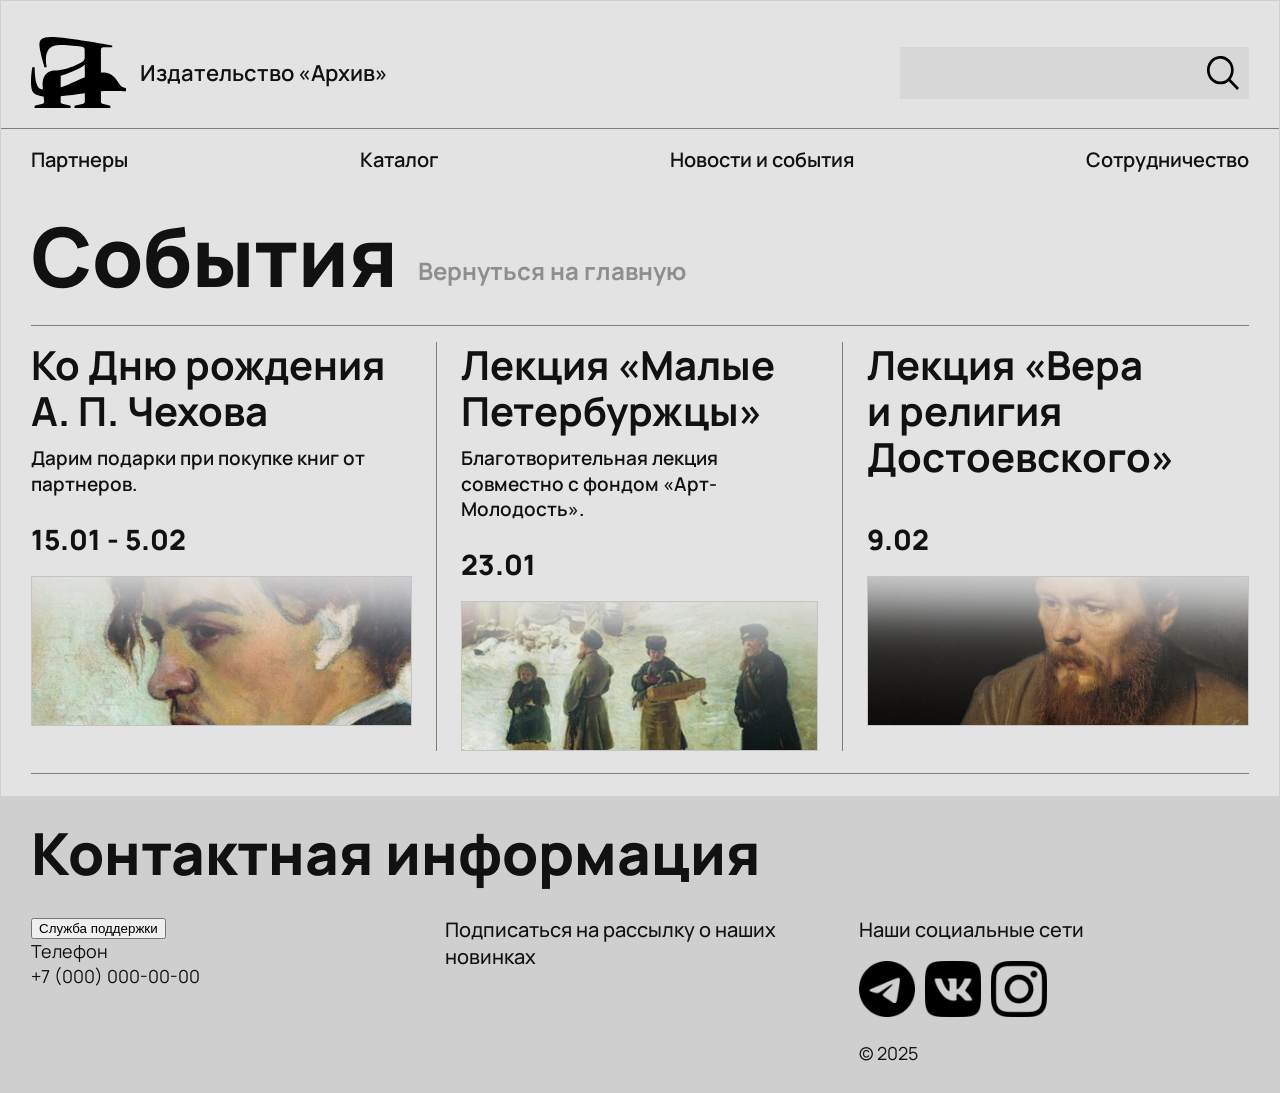
==== index2.html @ fbb989be "Add files via upload" ====
<!DOCTYPE html>
<html lang="ru">
<head>
  <meta charset="UTF-8" />
  <meta name="viewport" content="width=device-width, initial-scale=1.0" />
  <title>События — Издательство «Архив»</title>
  <link rel="preconnect" href="https://fonts.googleapis.com">
  <link rel="preconnect" href="https://fonts.gstatic.com" crossorigin>
  <link href="https://fonts.googleapis.com/css2?family=Manrope:wght@400;500;700;800&display=swap" rel="stylesheet">
  <style>
    * {
      box-sizing: border-box;
    }

    html, body {
      margin: 0;
      padding: 0;
      width: 100%;
    }

    body {
      background: #dcdcdc;
      font-family: "Manrope", sans-serif;
      color: #111;
    }

    .page {
      width: 100%;
      background: #e3e3e3;
      border: 1px solid #cfcfcf;
    }

    .header {
      display: flex;
      justify-content: space-between;
      align-items: center;
      padding-top: 36px;
      padding-bottom: 20px;
      padding-left: 30px;
      padding-right: 30px;
    }

    .logo {
      height: 71px;
      width: 95px;
    }

    .logo-wrap {
      display: flex;
      align-items: center;
      gap: 14px;
    }

    .logo-text {
      font-size: 22px;
      font-weight: 600;
    }

    .search-box {
      width: 349px;
      height: 52px;
      background: #d7d7d7;
      display: flex;
      align-items: center;
      justify-content: flex-end;
      font-size: 20px;
    }

    .search-img {
      padding-right: 10px;
    }

    .nav {
      display: flex;
      justify-content: space-between;
      padding: 17px 30px 18px 30px;
      font-size: 20px;
      font-weight: 600;
      border-top: 1px solid #7e7e7e;
    }

    .nav a {
      color: #111;
      text-decoration: none;
      pointer-events: none;
    }

    .page-title-block {
      padding-left: 30px;
      padding-right: 30px;
      padding-top: 24px;
      padding-bottom: 28px;
    }

    .page-title-row {
      display: flex;
      align-items: flex-end;
      gap: 20px;
    }

    .page-title {
      margin: 0;
      font-size: 82px;
      font-weight: 800;
      line-height: 1;
    }

    .back-text {
      font-size: 24px;
      font-weight: 700;
      color: #8e8e8e;
      padding-bottom: 10px;
    }

    .events-section {
      padding-left: 30px;
      padding-right: 30px;
      padding-bottom: 22px;
    }

    .events-top-line {
      border-top: 1px solid #7e7e7e;
      margin-bottom: 16px;
    }

    .events-grid {
      display: flex;
      border-bottom: 1px solid #7e7e7e;
      padding-bottom: 22px;
    }

    .event-card {
      width: 33.333%;
      padding-right: 24px;
      border-right: 1px solid #7e7e7e;
    }

    .event-card-3{
        width: 33.333%;
      padding-right: 24px;
      border-right: 1px solid #7e7e7e;
    }

    .event-card:nth-child(2) {
      padding-left: 24px;
    }

    .event-card:last-child {
      border-right: none;
      padding-left: 24px;
      padding-right: 0;
    }

    .event-card-3:nth-child(2) {
      padding-left: 24px;
    }

    .event-card-3:last-child {
      border-right: none;
      padding-left: 24px;
      padding-right: 0;
    }

    .event-card h2 {
      margin: 0 0 12px;
      font-size: 40px;
      line-height: 1.15;
      font-weight: 700;
    }

    .event-card-3 h2{
        margin: 0 0 40px;
      font-size: 40px;
      line-height: 1.15;
      font-weight: 700;
      width: 306px;
    }

    .event-card-3 p{
      margin: 0 0 22px;
      font-size: 19px;
      line-height: 1.35;
      min-height: 52px;
      font-weight: 600;
    }

    .event-card p {
      margin: 0 0 22px;
      font-size: 19px;
      line-height: 1.35;
      min-height: 52px;
      font-weight: 600;
    }

    .event-date {
      font-size: 28px;
      font-weight: 800;
      margin-bottom: 18px;
    }

    .event-image {
      width: 100%;
      height: 150px;
      object-fit: cover;
      display: block;
      background: #d0d0d0;
      border: 1px solid #c4c4c4;
    }

    .footer {
      background: #cfcfcf;
      padding: 28px 30px 26px 30px;
    }

    .footer h2 {
      margin: 0 0 34px;
      font-size: 58px;
      font-weight: 800;
      line-height: 1;
    }

    .footer-grid {
      display: flex;
      gap: 24px;
    }

    .footer-col {
      width: 33.333%;
    }

    .footer-col h3 {
      margin: 0 0 18px;
      font-size: 20px;
      font-weight: 500;
      line-height: 1.35;
    }

    .footer-col-3{
        width: 33.333%;
    }
    
    .footer-col-3 h3{
      margin: 0 0 70px;
      font-size: 20px;
      font-weight: 500;
      line-height: 1.35;
    }

    .footer-col-3 p{
      margin: 0;
      font-size: 18px;
      line-height: 1.4;
    }

    .footer-col p {
      margin: 0;
      font-size: 18px;
      line-height: 1.4;
    }

    .footer-label {
      margin-top: 54px;
      margin-bottom: 6px;
    }

    .socials {
      display: flex;
      gap: 10px;
      margin: 12px 0 24px;
    }

    .soc {
      height: 56px;
      width: 56px;
    }

    .copyright {
      font-size: 16px;
    }
  </style>
</head>
<body>
  <div class="page">
    <header class="header">
      <div class="logo-wrap">
        <img src="images/logo.svg" alt="Логотип" class="logo">
        <div class="logo-text">Издательство «Архив»</div>
      </div>
      <div class="search-box">
        <img src="images/serch.svg" alt="Поиск" class="search-img">
      </div>
    </header>

    <nav class="nav">
      <a href="#">Партнеры</a>
      <a href="#">Каталог</a>
      <a href="#">Новости и события</a>
      <a href="#">Сотрудничество</a>
    </nav>

    <section class="page-title-block">
      <div class="page-title-row">
        <h1 class="page-title">События</h1>
        <div class="back-text">Вернуться на главную</div>
      </div>
    </section>

    <section class="events-section">
      <div class="events-top-line"></div>

      <div class="events-grid">
        <article class="event-card">
          <h2>Ко Дню рождения А. П. Чехова</h2>
          <p>Дарим подарки при покупке книг от партнеров.</p>
          <div class="event-date">15.01 - 5.02</div>
          <img class="event-image" src="images/k4.jpg" alt="Ко дню рождения Чехова">
        </article>

        <article class="event-card">
          <h2>Лекция «Малые Петербуржцы»</h2>
          <p>Благотворительная лекция совместно с фондом «Арт-Молодость».</p>
          <div class="event-date">23.01</div>
          <img class="event-image" src="images/k5.jpg" alt="Лекция Малые Петербуржцы">
        </article>

        <article class="event-card-3">
          <h2>Лекция «Вера и религия Достоевского»</h2>
          <div class="event-date">9.02</div>
          <img class="event-image" src="images/k6.jpg" alt="Лекция о Достоевском">
        </article>
      </div>
    </section>

    <footer class="footer">
      <h2>Контактная информация</h2>

      <div class="footer-grid">
        <div class="footer-col-3">
          <button type="button" class="footer-support" data-modal="contact">Служба поддержки</button>
          <p class="footer-label">Телефон</p>
          <p>+7 (000) 000-00-00</p>
        </div>

        <div class="footer-col">
          <h3>Подписаться на рассылку о наших новинках</h3>
        </div>

        <div class="footer-col">
          <h3>Наши социальные сети</h3>
          <div class="socials">
            <img class="soc" src="images/tg.png" alt="Телеграм">
            <img class="soc" src="images/vk.png" alt="ВКонтакте">
            <img class="soc" src="images/inst.png" alt="Инстаграм">
          </div>
          <p class="copyright">© 2025</p>
        </div>
      </div>
    </footer>
  </div>
</body>
</html>
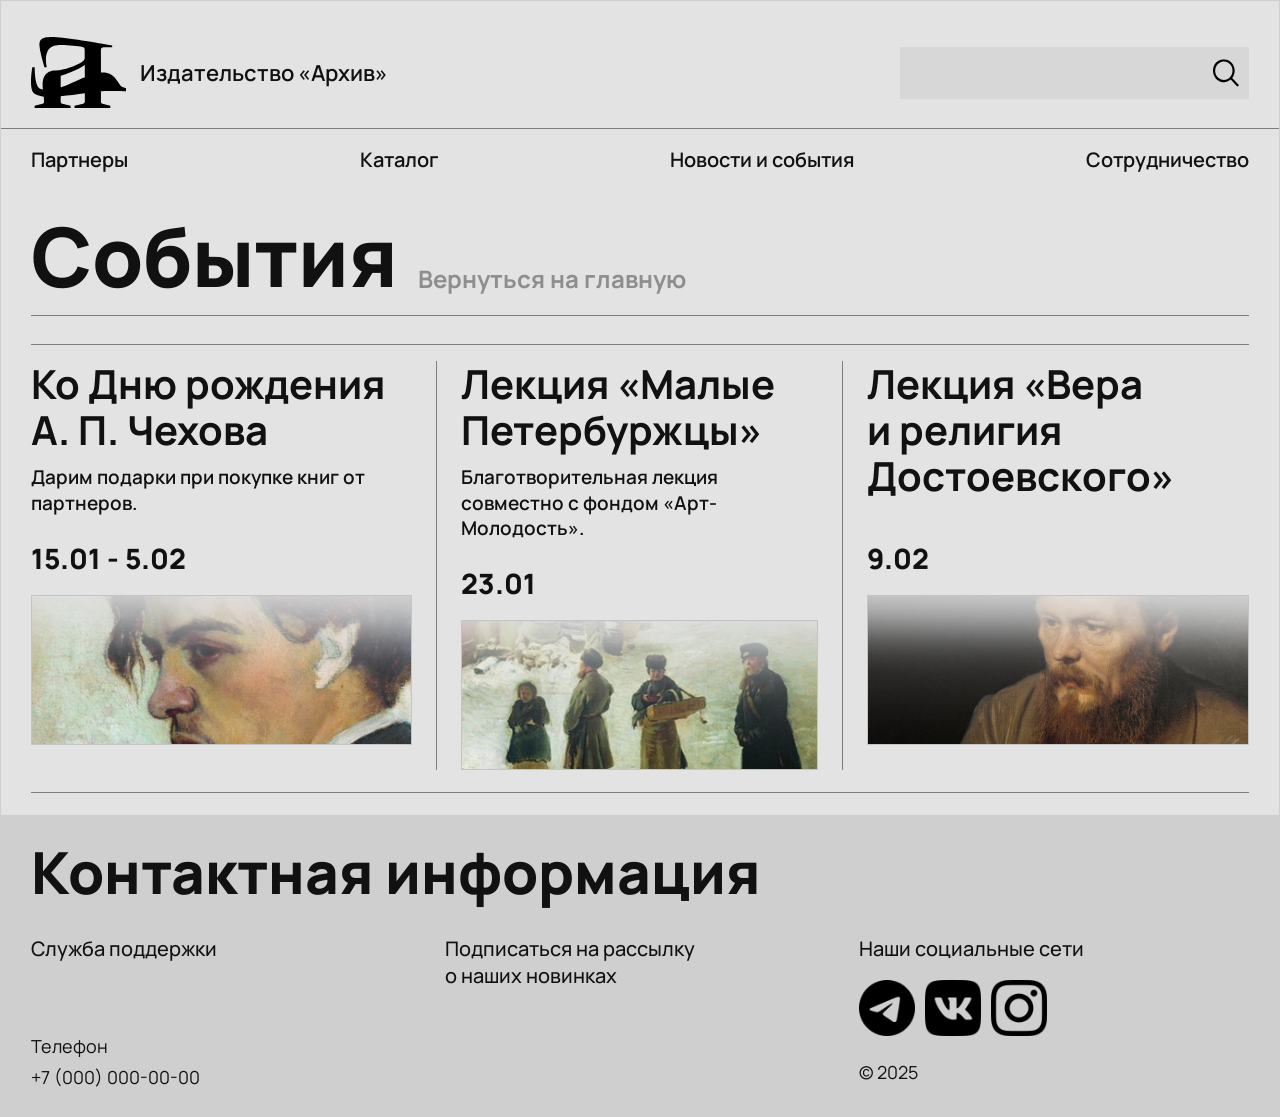
==== commit e88524c7: "Add files via upload" ====
--- a/index2.html
+++ b/index2.html
@@ -6,280 +6,10 @@
   <title>События — Издательство «Архив»</title>
   <link rel="preconnect" href="https://fonts.googleapis.com">
   <link rel="preconnect" href="https://fonts.gstatic.com" crossorigin>
-  <link href="https://fonts.googleapis.com/css2?family=Manrope:wght@400;500;700;800&display=swap" rel="stylesheet">
-  <style>
-    * {
-      box-sizing: border-box;
-    }
-
-    html, body {
-      margin: 0;
-      padding: 0;
-      width: 100%;
-    }
-
-    body {
-      background: #dcdcdc;
-      font-family: "Manrope", sans-serif;
-      color: #111;
-    }
-
-    .page {
-      width: 100%;
-      background: #e3e3e3;
-      border: 1px solid #cfcfcf;
-    }
-
-    .header {
-      display: flex;
-      justify-content: space-between;
-      align-items: center;
-      padding-top: 36px;
-      padding-bottom: 20px;
-      padding-left: 30px;
-      padding-right: 30px;
-    }
-
-    .logo {
-      height: 71px;
-      width: 95px;
-    }
-
-    .logo-wrap {
-      display: flex;
-      align-items: center;
-      gap: 14px;
-    }
-
-    .logo-text {
-      font-size: 22px;
-      font-weight: 600;
-    }
-
-    .search-box {
-      width: 349px;
-      height: 52px;
-      background: #d7d7d7;
-      display: flex;
-      align-items: center;
-      justify-content: flex-end;
-      font-size: 20px;
-    }
-
-    .search-img {
-      padding-right: 10px;
-    }
-
-    .nav {
-      display: flex;
-      justify-content: space-between;
-      padding: 17px 30px 18px 30px;
-      font-size: 20px;
-      font-weight: 600;
-      border-top: 1px solid #7e7e7e;
-    }
-
-    .nav a {
-      color: #111;
-      text-decoration: none;
-      pointer-events: none;
-    }
-
-    .page-title-block {
-      padding-left: 30px;
-      padding-right: 30px;
-      padding-top: 24px;
-      padding-bottom: 28px;
-    }
-
-    .page-title-row {
-      display: flex;
-      align-items: flex-end;
-      gap: 20px;
-    }
-
-    .page-title {
-      margin: 0;
-      font-size: 82px;
-      font-weight: 800;
-      line-height: 1;
-    }
-
-    .back-text {
-      font-size: 24px;
-      font-weight: 700;
-      color: #8e8e8e;
-      padding-bottom: 10px;
-    }
-
-    .events-section {
-      padding-left: 30px;
-      padding-right: 30px;
-      padding-bottom: 22px;
-    }
-
-    .events-top-line {
-      border-top: 1px solid #7e7e7e;
-      margin-bottom: 16px;
-    }
-
-    .events-grid {
-      display: flex;
-      border-bottom: 1px solid #7e7e7e;
-      padding-bottom: 22px;
-    }
-
-    .event-card {
-      width: 33.333%;
-      padding-right: 24px;
-      border-right: 1px solid #7e7e7e;
-    }
-
-    .event-card-3{
-        width: 33.333%;
-      padding-right: 24px;
-      border-right: 1px solid #7e7e7e;
-    }
-
-    .event-card:nth-child(2) {
-      padding-left: 24px;
-    }
-
-    .event-card:last-child {
-      border-right: none;
-      padding-left: 24px;
-      padding-right: 0;
-    }
-
-    .event-card-3:nth-child(2) {
-      padding-left: 24px;
-    }
-
-    .event-card-3:last-child {
-      border-right: none;
-      padding-left: 24px;
-      padding-right: 0;
-    }
-
-    .event-card h2 {
-      margin: 0 0 12px;
-      font-size: 40px;
-      line-height: 1.15;
-      font-weight: 700;
-    }
-
-    .event-card-3 h2{
-        margin: 0 0 40px;
-      font-size: 40px;
-      line-height: 1.15;
-      font-weight: 700;
-      width: 306px;
-    }
-
-    .event-card-3 p{
-      margin: 0 0 22px;
-      font-size: 19px;
-      line-height: 1.35;
-      min-height: 52px;
-      font-weight: 600;
-    }
-
-    .event-card p {
-      margin: 0 0 22px;
-      font-size: 19px;
-      line-height: 1.35;
-      min-height: 52px;
-      font-weight: 600;
-    }
-
-    .event-date {
-      font-size: 28px;
-      font-weight: 800;
-      margin-bottom: 18px;
-    }
-
-    .event-image {
-      width: 100%;
-      height: 150px;
-      object-fit: cover;
-      display: block;
-      background: #d0d0d0;
-      border: 1px solid #c4c4c4;
-    }
-
-    .footer {
-      background: #cfcfcf;
-      padding: 28px 30px 26px 30px;
-    }
-
-    .footer h2 {
-      margin: 0 0 34px;
-      font-size: 58px;
-      font-weight: 800;
-      line-height: 1;
-    }
-
-    .footer-grid {
-      display: flex;
-      gap: 24px;
-    }
-
-    .footer-col {
-      width: 33.333%;
-    }
-
-    .footer-col h3 {
-      margin: 0 0 18px;
-      font-size: 20px;
-      font-weight: 500;
-      line-height: 1.35;
-    }
-
-    .footer-col-3{
-        width: 33.333%;
-    }
-    
-    .footer-col-3 h3{
-      margin: 0 0 70px;
-      font-size: 20px;
-      font-weight: 500;
-      line-height: 1.35;
-    }
-
-    .footer-col-3 p{
-      margin: 0;
-      font-size: 18px;
-      line-height: 1.4;
-    }
-
-    .footer-col p {
-      margin: 0;
-      font-size: 18px;
-      line-height: 1.4;
-    }
-
-    .footer-label {
-      margin-top: 54px;
-      margin-bottom: 6px;
-    }
-
-    .socials {
-      display: flex;
-      gap: 10px;
-      margin: 12px 0 24px;
-    }
-
-    .soc {
-      height: 56px;
-      width: 56px;
-    }
-
-    .copyright {
-      font-size: 16px;
-    }
-  </style>
+  <link href="https://fonts.googleapis.com/css2?family=Manrope:wght@400;500;700;800&display=swap" rel="stylesheet">
+  <link rel="stylesheet" href="style.css">
 </head>
-<body>
+<body class="index2-page">
   <div class="page">
     <header class="header">
       <div class="logo-wrap">
@@ -292,16 +22,16 @@
     </header>
 
     <nav class="nav">
-      <a href="#">Партнеры</a>
-      <a href="#">Каталог</a>
-      <a href="#">Новости и события</a>
-      <a href="#">Сотрудничество</a>
+      <a href="partners.html">Партнеры</a>
+      <a href="catalog.html">Каталог</a>
+      <a href="events.html">Новости и события</a>
+      <button type="button" data-modal="contact">Сотрудничество</button>
     </nav>
 
     <section class="page-title-block">
       <div class="page-title-row">
         <h1 class="page-title">События</h1>
-        <div class="back-text">Вернуться на главную</div>
+        <a href="index.html" class="back-link">Вернуться на главную</a>
       </div>
     </section>
 
@@ -342,7 +72,7 @@
         </div>
 
         <div class="footer-col">
-          <h3>Подписаться на рассылку о наших новинках</h3>
+          <button type="button" class="footer-link" data-modal="subscribe">Подписаться на рассылку<br>о наших новинках</button>
         </div>
 
         <div class="footer-col">
@@ -357,5 +87,12 @@
       </div>
     </footer>
   </div>
+  <div class="modal-overlay">
+    <div class="modal">
+      <button type="button" class="modal-close">×</button>
+      <div class="modal-body"></div>
+    </div>
+  </div>
+  <script src="script.js"></script>
 </body>
-</html>+</html>
--- a/style.css
+++ b/style.css
@@ -0,0 +1,1443 @@
+* {
+  box-sizing: border-box;
+}
+
+html,
+body {
+  margin: 0;
+  padding: 0;
+  width: 100%;
+}
+
+body {
+  background: #dcdcdc;
+  font-family: "Manrope", sans-serif;
+  color: #111;
+}
+
+button,
+input,
+textarea {
+  font-family: inherit;
+}
+
+button,
+a,
+.book-card,
+.event-card,
+.genre-button,
+.footer-link,
+.contact-link,
+.back-link,
+.pagination-button {
+  cursor: pointer;
+}
+
+.page {
+  width: 100%;
+  min-height: 100vh;
+  background: #e3e3e3;
+  border: 1px solid #cfcfcf;
+}
+
+.header {
+  display: flex;
+  justify-content: space-between;
+  align-items: center;
+  padding: 36px 30px 20px;
+}
+
+.logo-wrap {
+  display: flex;
+  align-items: center;
+  gap: 14px;
+  color: #111;
+  text-decoration: none;
+}
+
+.logo {
+  width: 95px;
+  height: 71px;
+}
+
+.logo-text {
+  font-size: 22px;
+  font-weight: 600;
+}
+
+.search-box {
+  width: 349px;
+  height: 52px;
+  background: #d7d7d7;
+  display: flex;
+  align-items: center;
+  justify-content: space-between;
+  padding-left: 16px;
+}
+
+.search-box input {
+  width: 100%;
+  border: none;
+  outline: none;
+  background: transparent;
+  font-size: 18px;
+  font-weight: 600;
+}
+
+.search-img {
+  width: 36px;
+  height: 36px;
+  padding-right: 10px;
+}
+
+.nav {
+  display: flex;
+  justify-content: space-between;
+  padding: 17px 30px 18px;
+  font-size: 20px;
+  font-weight: 600;
+  border-top: 1px solid #7e7e7e;
+}
+
+.nav a,
+.nav button {
+  color: #111;
+  text-decoration: none;
+  background: transparent;
+  border: none;
+  padding: 0;
+  font-size: inherit;
+  font-weight: inherit;
+}
+
+.nav a:hover,
+.nav button:hover,
+.back-link:hover,
+.contact-link:hover,
+.footer-link:hover {
+  color: #777;
+}
+
+.nav a:active,
+.nav button:active,
+.back-link:active,
+.contact-link:active,
+.footer-link:active {
+  color: #999;
+}
+
+.hero {
+  display: flex;
+  gap: 22px;
+  padding: 0 14px 18px;
+  align-items: stretch;
+}
+
+.hero-image {
+  width: 60%;
+  min-height: 360px;
+  object-fit: cover;
+  display: block;
+}
+
+.hero-about {
+  width: 446px;
+  padding: 85px 40px 0 20px;
+}
+
+.hero-about h1 {
+  margin: 0;
+  font-size: 56px;
+  font-weight: 700;
+  line-height: 1;
+}
+
+.hero-about p {
+  margin: 0 0 18px;
+  font-size: 18px;
+  font-weight: 600;
+  line-height: 1.35;
+}
+
+.section {
+  padding: 0 14px 26px;
+}
+
+.section-title,
+.section-title-non {
+  font-size: 48px;
+  font-weight: 800;
+  padding: 10px 0 14px;
+  border-bottom: 1px solid #7e7e7e;
+  margin-bottom: 18px;
+}
+
+.section-title {
+  border-top: 1px solid #7e7e7e;
+}
+
+.events-grid {
+  display: flex;
+}
+
+.event-card {
+  width: 33.333%;
+  padding-right: 14px;
+  border-right: 1px solid #7e7e7e;
+  color: #111;
+  text-decoration: none;
+  display: block;
+}
+
+.event-card:nth-child(2) {
+  padding-left: 14px;
+}
+
+.event-card:last-child {
+  border-right: none;
+  padding-right: 0;
+  padding-left: 14px;
+}
+
+.event-card h2,
+.event-card h3 {
+  margin: 0 0 12px;
+  font-size: 40px;
+  line-height: 1.15;
+  font-weight: 700;
+}
+
+.event-card p {
+  margin: 0 0 14px;
+  font-size: 19px;
+  line-height: 1.35;
+  min-height: 52px;
+  font-weight: 600;
+}
+
+.event-date {
+  font-size: 28px;
+  font-weight: 800;
+  margin-bottom: 18px;
+}
+
+.event-image {
+  width: 100%;
+  height: 150px;
+  object-fit: cover;
+  display: block;
+  background: #d0d0d0;
+  border: 1px solid #c4c4c4;
+}
+
+.carousel {
+  position: relative;
+}
+
+.book-feature {
+  display: flex;
+  gap: 49px;
+  align-items: center;
+  padding: 12px 155px 4px;
+}
+
+.book-cover {
+  width: 260px;
+  height: 360px;
+  display: block;
+  object-fit: cover;
+  background: #d0d0d0;
+  border: 1px solid #c4c4c4;
+  flex-shrink: 0;
+}
+
+.book-info,
+.book-info-last {
+  min-height: 360px;
+}
+
+.book-info h2,
+.book-info-last h2 {
+  margin: 0 0 18px;
+  font-size: 58px;
+  line-height: 1;
+  font-weight: 800;
+  padding-top: 40px;
+}
+
+.book-info p,
+.book-info-last p {
+  margin: 0 0 12px;
+  font-size: 20px;
+  line-height: 1.35;
+  max-width: 760px;
+  min-height: 150px;
+  font-weight: 600;
+}
+
+.button,
+.book-info button,
+.book-info-last button,
+.modal button,
+.event-main button,
+.genre-button,
+.pagination-button {
+  border: none;
+  background: #d5d5d5;
+  color: #111;
+  padding: 20px 75px;
+  font-size: 32px;
+  font-weight: 700;
+  text-decoration: none;
+  display: inline-flex;
+  align-items: center;
+  justify-content: center;
+}
+
+.button:hover,
+.book-info button:hover,
+.book-info-last button:hover,
+.modal button:hover,
+.event-main button:hover,
+.genre-button:hover,
+.pagination-button:hover {
+  background: #b8b8b8;
+}
+
+.button:active,
+.book-info button:active,
+.book-info-last button:active,
+.modal button:active,
+.event-main button:active,
+.genre-button:active,
+.pagination-button:active {
+  background: #a7a7a7;
+  color: #fff;
+}
+
+.carousel-controls {
+  display: flex;
+  justify-content: center;
+  align-items: center;
+  gap: 12px;
+  margin-top: 14px;
+}
+
+.carousel-button {
+  width: 44px;
+  height: 44px;
+  border: none;
+  background: #d5d5d5;
+  font-size: 28px;
+  font-weight: 800;
+}
+
+.carousel-button:hover {
+  background: #b8b8b8;
+}
+
+.carousel-dot {
+  width: 16px;
+  height: 16px;
+  border: none;
+  border-radius: 50%;
+  background: #c7c7c7;
+}
+
+.carousel-dot.active {
+  background: #111;
+}
+
+.contact-banner {
+  padding: 0 14px;
+}
+
+.contact-banner h2 {
+  margin: 0;
+  font-size: 28px;
+  font-weight: 800;
+  padding: 10px 0 14px;
+  border-top: 1px solid #7e7e7e;
+}
+
+.contact-link {
+  color: #979797;
+  background: transparent;
+  border: none;
+  font-size: inherit;
+  font-weight: inherit;
+  padding: 0;
+}
+
+.footer {
+  background: #cfcfcf;
+  padding: 28px 30px 26px;
+}
+
+.footer h2 {
+  margin: 0 0 34px;
+  font-size: 58px;
+  font-weight: 800;
+  line-height: 1;
+}
+
+.footer-grid {
+  display: flex;
+  gap: 24px;
+}
+
+.footer-col {
+  width: 33.333%;
+}
+
+.footer-col h3,
+.footer-col button {
+  margin: 0 0 18px;
+  font-size: 20px;
+  font-weight: 500;
+  line-height: 1.35;
+}
+
+.footer-col button {
+  border: none;
+  background: transparent;
+  padding: 0;
+  text-align: left;
+}
+
+.footer-col p {
+  margin: 0;
+  font-size: 18px;
+  line-height: 1.4;
+}
+
+.footer-label {
+  margin-top: 54px !important;
+  margin-bottom: 6px !important;
+}
+
+.socials {
+  display: flex;
+  gap: 10px;
+  margin: 12px 0 24px;
+}
+
+.soc {
+  width: 56px;
+  height: 56px;
+}
+
+.copyright {
+  font-size: 16px;
+}
+
+.page-title-block {
+  padding: 24px 30px 28px;
+}
+
+.page-title-row {
+  display: flex;
+  align-items: flex-end;
+  gap: 20px;
+  border-bottom: 1px solid #7e7e7e;
+  padding-bottom: 18px;
+}
+
+.page-title {
+  margin: 0;
+  font-size: 82px;
+  font-weight: 800;
+  line-height: 1;
+}
+
+.back-link,
+.back-text {
+  font-size: 24px;
+  font-weight: 700;
+  color: #8e8e8e;
+  padding-bottom: 2px;
+  text-decoration: none;
+}
+
+.events-section {
+  padding: 0 30px 22px;
+}
+
+.events-section .events-grid {
+  border-bottom: 1px solid #7e7e7e;
+  padding-bottom: 22px;
+}
+
+.events-section .events-grid .event-card:nth-child(3) h2 {
+  width: 418px;
+  max-width: 100%;
+}
+
+.events-section .events-grid .event-card:nth-child(3) p:empty {
+  display: none;
+}
+
+.events-section .events-grid .event-card:nth-child(3) .event-date {
+  margin-top: 32px;
+}
+
+.event-main {
+  padding: 0 80px 44px;
+  display: grid;
+  grid-template-columns: 1fr 420px;
+  gap: 40px;
+  align-items: start;
+}
+
+.event-main h1 {
+  margin: 0 0 8px;
+  font-size: 62px;
+  line-height: 1;
+}
+
+.event-main .event-date {
+  margin-bottom: 18px;
+}
+
+.event-main p {
+  max-width: 620px;
+  font-size: 20px;
+  line-height: 1.4;
+  font-weight: 600;
+  margin: 0 0 54px;
+}
+
+.event-main img {
+  width: 100%;
+  height: 420px;
+  object-fit: cover;
+}
+
+.catalog-section {
+  padding: 0 30px 36px;
+}
+
+.catalog-controls {
+  display: grid;
+  grid-template-columns: 1fr 190px;
+  gap: 14px;
+  margin: 22px 0;
+  position: relative;
+}
+
+.catalog-search {
+  height: 56px;
+  border: none;
+  outline: none;
+  background: #d7d7d7;
+  padding: 0 20px;
+  font-size: 20px;
+  font-weight: 600;
+}
+
+.genre-button {
+  height: 56px;
+  padding: 0;
+  font-size: 20px;
+}
+
+.genre-menu {
+  position: absolute;
+  right: 0;
+  top: 64px;
+  width: 250px;
+  background: #d5d5d5;
+  display: none;
+  flex-direction: column;
+  z-index: 20;
+  padding: 12px 0;
+}
+
+.genre-menu.open {
+  display: flex;
+}
+
+.genre-menu button {
+  border: none;
+  background: transparent;
+  padding: 8px 16px;
+  font-size: 20px;
+  font-weight: 700;
+  text-align: left;
+}
+
+.genre-menu button:hover {
+  background: #b8b8b8;
+}
+
+.catalog-label {
+  font-size: 20px;
+  font-weight: 700;
+  margin-bottom: 16px;
+}
+
+.catalog-grid {
+  display: grid;
+  grid-template-columns: repeat(4, 1fr);
+  gap: 26px 40px;
+}
+
+.catalog-card {
+  color: #111;
+  text-decoration: none;
+  font-weight: 800;
+}
+
+.catalog-card img {
+  width: 100%;
+  height: 230px;
+  object-fit: cover;
+  background: #d0d0d0;
+  display: block;
+  margin-bottom: 10px;
+}
+
+.catalog-card h3 {
+  margin: 0 0 4px;
+  font-size: 18px;
+  line-height: 1.15;
+}
+
+.catalog-card p {
+  margin: 0;
+  font-size: 15px;
+}
+
+.pagination {
+  display: flex;
+  justify-content: center;
+  align-items: center;
+  gap: 12px;
+  margin-top: 40px;
+}
+
+.pagination-button {
+  width: 48px;
+  height: 48px;
+  padding: 0;
+  font-size: 22px;
+}
+
+.pagination-arrow {
+  border: none;
+  background: transparent;
+  font-size: 52px;
+  line-height: 1;
+  padding: 0 14px;
+}
+
+.product-section {
+  padding: 20px 80px 50px;
+  display: grid;
+  grid-template-columns: 420px 1fr;
+  gap: 56px;
+}
+
+.product-cover {
+  width: 100%;
+  height: 560px;
+  object-fit: cover;
+}
+
+.product-info h1 {
+  margin: 0 0 18px;
+  font-size: 62px;
+  line-height: 1;
+}
+
+.product-info p {
+  margin: 0 0 30px;
+  max-width: 640px;
+  font-size: 20px;
+  line-height: 1.35;
+  font-weight: 600;
+}
+
+.product-meta {
+  margin: 54px 0 28px;
+  font-size: 20px;
+  line-height: 1.8;
+  font-weight: 600;
+}
+
+.shop-grid {
+  display: grid;
+  grid-template-columns: repeat(2, 160px);
+  gap: 12px;
+}
+
+.shop-item {
+  height: 70px;
+  background: #d7d7d7;
+  display: flex;
+  align-items: center;
+  justify-content: center;
+  font-size: 24px;
+  font-weight: 800;
+}
+
+.partners-grid {
+  display: grid;
+  grid-template-columns: repeat(3, 1fr);
+  gap: 36px;
+  padding: 18px 0 34px;
+  border-top: 1px solid #7e7e7e;
+}
+
+.partner-card {
+  min-height: 220px;
+  background: #d5d5d5;
+  display: flex;
+  align-items: center;
+  justify-content: center;
+  font-size: 42px;
+  font-weight: 800;
+  text-align: center;
+  padding: 20px;
+}
+
+.partner-card.white {
+  background: #fff;
+}
+
+.partner-card.black {
+  background: #111;
+  color: #fff;
+}
+
+.partner-card.yellow {
+  background: #f3e45e;
+}
+
+.modal-overlay {
+  position: fixed;
+  inset: 0;
+  background: rgba(0, 0, 0, 0.28);
+  display: none;
+  align-items: center;
+  justify-content: center;
+  padding: 24px;
+  z-index: 100;
+}
+
+.modal-overlay.open {
+  display: flex;
+}
+
+.modal {
+  width: 520px;
+  background: #dedede;
+  padding: 22px;
+  position: relative;
+}
+
+.modal.small {
+  width: 430px;
+}
+
+.modal h2 {
+  margin: 0 0 16px;
+  font-size: 30px;
+  line-height: 1.1;
+}
+
+.modal textarea,
+.modal input {
+  width: 100%;
+  border: none;
+  outline: none;
+  background: #d1d1d1;
+  padding: 14px;
+  font-size: 17px;
+  font-weight: 600;
+  margin-bottom: 14px;
+}
+
+.modal textarea {
+  height: 140px;
+  resize: none;
+}
+
+.modal button {
+  padding: 14px 48px;
+  font-size: 18px;
+}
+
+.modal-close {
+  position: absolute;
+  right: 12px;
+  top: 8px;
+  border: none;
+  background: transparent;
+  font-size: 30px;
+  line-height: 1;
+  padding: 0;
+}
+
+.modal-close:hover,
+.modal-close:active {
+  background: transparent;
+  color: #777;
+}
+
+.success-message {
+  text-align: center;
+  font-size: 24px;
+  line-height: 1.25;
+  font-weight: 800;
+  padding: 46px 24px;
+}
+
+@media (max-width: 900px) {
+  .header,
+  .nav,
+  .footer,
+  .page-title-block,
+  .events-section,
+  .catalog-section {
+    padding-left: 16px;
+    padding-right: 16px;
+  }
+
+  .header,
+  .hero,
+  .events-grid,
+  .book-feature,
+  .footer-grid,
+  .event-main,
+  .product-section {
+    flex-direction: column;
+    display: flex;
+  }
+
+  .search-box,
+  .hero-image,
+  .hero-about,
+  .event-card,
+  .footer-col {
+    width: 100%;
+  }
+
+  .nav {
+    gap: 12px;
+    flex-wrap: wrap;
+  }
+
+  .event-card,
+  .event-card:nth-child(2),
+  .event-card:last-child {
+    border-right: none;
+    border-bottom: 1px solid #7e7e7e;
+    padding: 16px 0;
+  }
+
+  .book-feature {
+    padding: 0;
+  }
+
+  .catalog-grid,
+  .partners-grid {
+    grid-template-columns: repeat(2, 1fr);
+  }
+
+  .product-cover {
+    height: auto;
+  }
+}
+.home-page .header {
+  padding-top: 36px;
+  padding-bottom: 20px;
+  padding-left: 30px;
+  padding-right: 30px;
+}
+
+.home-page .search-box {
+  width: 349px;
+  height: 52px;
+  background: #d7d7d7;
+  display: flex;
+  align-items: center;
+  justify-content: space-between;
+  padding-left: 16px;
+}
+
+.home-page .search-box input {
+  display: block;
+}
+
+.home-page .search-img {
+  width: auto;
+  height: auto;
+  padding-right: 10px;
+}
+
+.home-page .nav {
+  display: flex;
+  justify-content: space-between;
+  padding: 17px 14px 18px 14px;
+  font-size: 20px;
+  font-weight: 600;
+  border-top: 1px solid #111;
+}
+
+.home-page .events-grid {
+  align-items: stretch;
+}
+
+.home-page .events-grid .event-card p {
+  min-height: 58px;
+}
+
+.home-page .events-grid .event-card p:empty {
+  display: none;
+}
+
+.home-page .events-grid .event-card:nth-child(3) h3 {
+  width: 418px;
+  max-width: 100%;
+}
+
+.home-page .events-grid .event-card:nth-child(3) .event-date {
+  margin-top: 38px;
+}
+
+@media (max-width: 1200px) {
+  .home-page .events-grid .event-card h3 {
+    font-size: 34px;
+  }
+
+  .home-page .events-grid .event-card:nth-child(3) .event-date {
+    margin-top: 34px;
+  }
+}
+
+@media (max-width: 900px) {
+  .home-page .events-grid .event-card p {
+    min-height: 0;
+  }
+
+  .home-page .events-grid .event-card:nth-child(3) .event-date {
+    margin-top: 0;
+  }
+}
+
+.drag-carousel {
+  display: flex;
+  overflow-x: auto;
+  overflow-y: hidden;
+  scroll-snap-type: x mandatory;
+  scrollbar-width: none;
+  cursor: grab;
+  user-select: none;
+}
+
+.drag-carousel::-webkit-scrollbar {
+  display: none;
+}
+
+.drag-carousel.dragging {
+  cursor: grabbing;
+  scroll-snap-type: none;
+}
+
+.drag-carousel .book-feature {
+  min-width: 100%;
+  scroll-snap-align: start;
+}
+
+.footer {
+  background: #cfcfcf;
+  padding: 18px 14px 26px 14px;
+}
+
+.footer h2 {
+  margin: 0 0 22px;
+  font-size: 26px;
+  font-weight: 800;
+  line-height: 1.2;
+}
+
+.footer-grid {
+  display: flex;
+  gap: 24px;
+}
+
+.footer-col {
+  width: 33.333%;
+}
+
+.footer-col h3,
+.footer-col button,
+.footer-support {
+  margin: 0 0 18px;
+  font-size: 20px;
+  font-weight: 500;
+  line-height: 1.35;
+}
+
+.footer-support,
+.footer-col button {
+  border: none;
+  background: transparent;
+  padding: 0;
+  text-align: left;
+  cursor: pointer;
+  color: #111;
+}
+
+.footer-label {
+  margin-top: 54px !important;
+  margin-bottom: 6px !important;
+}
+
+.modal-close {
+  right: 10px;
+  top: 8px;
+  font-size: 18px;
+  width: 20px;
+  height: 20px;
+}
+
+.modal h2 {
+  padding-right: 26px;
+}
+
+.event-main {
+  padding: 0 80px 44px;
+  display: grid;
+  grid-template-columns: 654px 619px;
+  gap: 40px;
+  align-items: stretch;
+}
+
+.event-main > div {
+  min-height: 650px;
+  display: flex;
+  flex-direction: column;
+}
+
+.event-main h1 {
+  margin: 0 0 8px;
+  font-size: 80px;
+  font-weight: 600;
+  line-height: 1;
+}
+
+.event-main p {
+  width: 654px;
+  max-width: 654px;
+  font-size: 20px;
+  line-height: 1.4;
+  font-weight: 600;
+  margin: 0 0 auto;
+}
+
+.event-main img {
+  width: 750px;
+  height: 650px;
+  object-fit: cover;
+}
+
+.event-main button {
+  width: 360px;
+  align-self: flex-start;
+  margin-top: auto;
+}
+
+.catalog-section {
+  padding: 0 30px 36px;
+}
+
+.catalog-section .page-title-row,
+.page-title-row {
+  align-items: flex-end;
+}
+
+.catalog-controls {
+  display: grid;
+  grid-template-columns: 683px 190px;
+  gap: 14px;
+  margin: 22px 0;
+  position: relative;
+}
+
+.catalog-search {
+  width: 683px;
+  height: 76px;
+}
+
+.genre-button {
+  height: 76px;
+}
+
+.genre-menu {
+  left: 697px;
+  right: auto;
+  top: 84px;
+}
+
+.catalog-grid {
+  display: grid;
+  column-gap: 68px;
+  row-gap: 26px;
+  justify-content: start;
+}
+
+.catalog-card img {
+  width: 270px;
+  height: 360px;
+  object-fit: fill;
+  background: #d0d0d0;
+  display: block;
+  margin: 0 0 12px;
+}
+
+.catalog-card::before {
+  content: '';
+  display: block;
+}
+
+.catalog-card {
+  width: 280px;
+  color: #111;
+  text-decoration: none;
+  font-weight: 800;
+}
+
+.catalog-card img {
+  border: 30px solid #cfcfcf;
+  border-top-width: 40px;
+  border-bottom-width: 40px;
+  box-sizing: content-box;
+}
+
+.catalog-card h3 {
+  margin: 0 0 4px;
+  font-size: 18px;
+  line-height: 1.15;
+}
+
+.catalog-card p {
+  margin: 0;
+  font-size: 15px;
+}
+
+.pagination {
+  align-items: center;
+}
+
+.pagination-arrow {
+  display: inline-flex;
+  align-items: center;
+  justify-content: center;
+  height: 48px;
+  line-height: 48px;
+}
+
+.product-section {
+  padding: 20px 80px 50px 100px;
+  display: grid;
+  grid-template-columns: 539px 1fr;
+  gap: 75px;
+}
+
+.product-cover {
+  width: 539px;
+  height: 814px;
+  object-fit: cover;
+}
+
+.product-info h1 {
+  margin: 0 0 18px;
+  line-height: 1;
+  font-weight: 800;
+}
+
+.product-info h1 span {
+  font-size: 80px;
+  font-style: normal;
+}
+
+.product-info h1 em {
+  font-size: 64px;
+  font-style: normal;
+}
+
+.product-info p {
+  width: 599px;
+  max-width: 599px;
+  margin: 0 0 30px;
+}
+
+.shop-grid {
+  display: grid;
+  grid-template-columns: repeat(2, 232px);
+  gap: 24px 36px;
+  align-items: end;
+}
+
+.shop-item {
+  width: 232px;
+  height: 100px;
+  background: #d7d7d7;
+  display: flex;
+  align-items: center;
+  justify-content: center;
+  padding: 0;
+  overflow: hidden;
+}
+
+.shop-item img {
+  max-width: 100%;
+  max-height: 100%;
+  object-fit: contain;
+  display: block;
+}
+
+.partners-grid {
+  display: grid;
+  grid-template-columns: repeat(3, 419px);
+  gap: 42px 58px;
+  padding: 28px 0 34px;
+  border-top: none;
+}
+
+.partner-card {
+  width: 419px;
+  height: 419px;
+  min-height: 419px;
+  background: #d5d5d5;
+  display: flex;
+  align-items: center;
+  justify-content: center;
+  padding: 0;
+}
+
+.partner-card img {
+  max-width: 100%;
+  max-height: 100%;
+  object-fit: contain;
+  display: block;
+}
+
+.partner-card.black img {
+  width: 100%;
+  height: 100%;
+  object-fit: fill;
+}
+
+.partner-card.yellow img {
+  width: 100%;
+  height: 100%;
+  object-fit: cover;
+}
+
+@media (max-width: 900px) {
+  .event-main,
+  .product-section {
+    display: flex;
+    flex-direction: column;
+    padding-left: 16px;
+    padding-right: 16px;
+  }
+
+  .event-main,
+  .event-main > div,
+  .event-main img,
+  .event-main p,
+  .product-cover,
+  .product-info p {
+    width: 100%;
+    max-width: 100%;
+    height: auto;
+    min-height: 0;
+  }
+
+  .catalog-controls {
+    grid-template-columns: 1fr;
+  }
+
+  .catalog-search,
+  .genre-button {
+    width: 100%;
+  }
+
+  .catalog-grid,
+  .partners-grid {
+    grid-template-columns: 1fr;
+  }
+
+  .events-section .events-grid .event-card:nth-child(3) .event-date {
+    margin-top: 0;
+  }
+}
+
+/* Styles moved from index2.html */
+.index2-page .page {
+  background: #e3e3e3;
+}
+
+.index2-page .header {
+  padding: 36px 30px 20px;
+}
+
+.index2-page .logo {
+  width: 95px;
+  height: 71px;
+}
+
+.index2-page .logo-wrap {
+  gap: 14px;
+}
+
+.index2-page .search-box {
+  width: 349px;
+  height: 52px;
+  justify-content: flex-end;
+  padding-left: 0;
+  font-size: 20px;
+}
+
+.index2-page .search-img {
+  padding-right: 10px;
+}
+
+.index2-page .nav {
+  padding: 17px 30px 18px;
+  border-top: 1px solid #7e7e7e;
+}
+
+.index2-page .page-title-block {
+  padding: 24px 30px 28px;
+}
+
+.index2-page .page-title-row {
+  gap: 20px;
+}
+
+.index2-page .page-title {
+  font-size: 82px;
+}
+
+.index2-page .back-text {
+  padding-bottom: 10px;
+}
+
+.index2-page .events-section {
+  padding: 0 30px 22px;
+}
+
+.index2-page .events-top-line {
+  border-top: 1px solid #7e7e7e;
+  margin-bottom: 16px;
+}
+
+.index2-page .events-grid {
+  border-bottom: 1px solid #7e7e7e;
+  padding-bottom: 22px;
+}
+
+.index2-page .event-card {
+  padding-right: 24px;
+}
+
+.index2-page .event-card-3 {
+  width: 33.333%;
+  padding-right: 24px;
+  border-right: 1px solid #7e7e7e;
+}
+
+.index2-page .event-card:nth-child(2),
+.index2-page .event-card-3:nth-child(2) {
+  padding-left: 24px;
+}
+
+.index2-page .event-card:last-child,
+.index2-page .event-card-3:last-child {
+  border-right: none;
+  padding-right: 0;
+  padding-left: 24px;
+}
+
+.index2-page .event-card h2 {
+  margin-bottom: 12px;
+}
+
+.index2-page .event-card-3 h2 {
+  width: 306px;
+  margin: 0 0 40px;
+  font-size: 40px;
+  line-height: 1.15;
+  font-weight: 700;
+}
+
+.index2-page .event-card-3 p {
+  min-height: 52px;
+  margin: 0 0 22px;
+  font-size: 19px;
+  line-height: 1.35;
+  font-weight: 600;
+}
+
+.index2-page .event-card p {
+  margin-bottom: 22px;
+}
+
+.index2-page .footer {
+  padding: 28px 30px 26px;
+}
+
+.index2-page .footer h2 {
+  margin-bottom: 34px;
+  font-size: 58px;
+  line-height: 1;
+}
+
+.index2-page .footer-col-3 {
+  width: 33.333%;
+}
+
+.index2-page .footer-col-3 h3 {
+  margin: 0 0 70px;
+  font-size: 20px;
+  font-weight: 500;
+  line-height: 1.35;
+}
+
+.index2-page .footer-col-3 p {
+  margin: 0;
+  font-size: 18px;
+  line-height: 1.4;
+}
+
+@media (max-width: 900px) {
+  .index2-page .header,
+  .index2-page .nav,
+  .index2-page .page-title-block,
+  .index2-page .events-section,
+  .index2-page .footer {
+    padding-left: 16px;
+    padding-right: 16px;
+  }
+
+  .index2-page .event-card-3,
+  .index2-page .footer-col-3 {
+    width: 100%;
+  }
+
+  .index2-page .event-card-3,
+  .index2-page .event-card-3:last-child {
+    border-right: none;
+    border-bottom: 1px solid #7e7e7e;
+    padding: 16px 0;
+  }
+
+  .index2-page .event-card-3 h2 {
+    width: 100%;
+  }
+}
